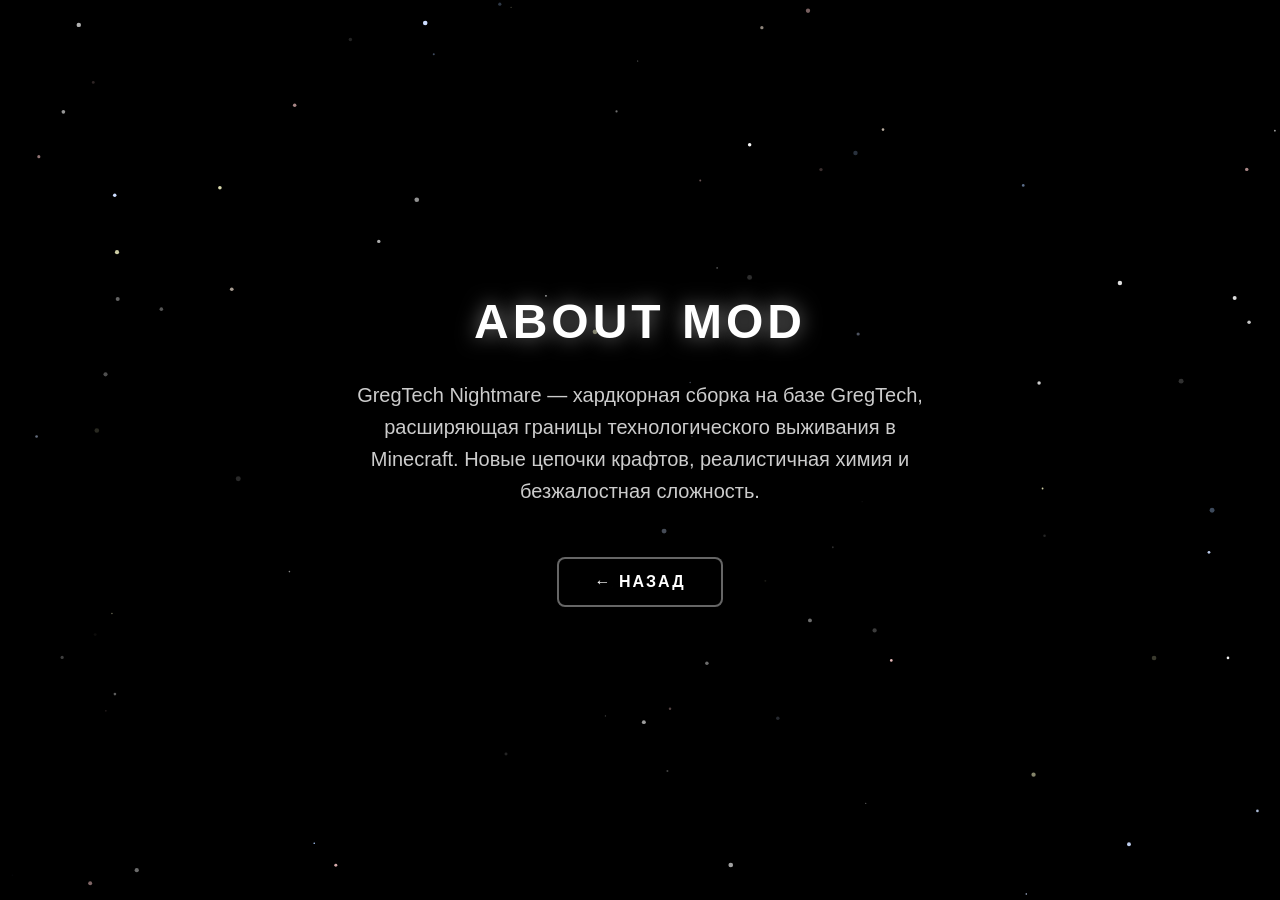
==== about.html @ 8fb4bf1b "Add logo" ====
<!DOCTYPE html>
<html lang="ru">
<head>
    <meta charset="UTF-8">
    <meta name="viewport" content="width=device-width, initial-scale=1.0">
    <title>About Mod — GregTech Nightmare</title>
    <link rel="stylesheet" href="style.css">
</head>
<body>

<svg id="stars-canvas" width="100%" height="100%"></svg>

<div class="page-content">
    <h1 class="page-title">About Mod</h1>
    <p class="page-description">
        GregTech Nightmare — хардкорная сборка на базе GregTech,
        расширяющая границы технологического выживания в Minecraft.
        Новые цепочки крафтов, реалистичная химия и безжалостная сложность.
    </p>
    <a href="index.html" class="back-btn">← Назад</a>
</div>

<script src="scripts/stars.js"></script>
</body>
</html>
---- style.css ----
* {
  margin: 0;
  padding: 0;
  box-sizing: border-box;
}

html {
  height: 100%;
}

body {
  min-height: 100%;
  background-color: #000000;
  overflow: hidden;
  font-family: 'Segoe UI', 'Arial', sans-serif;
}

#nebula-layer {
  position: fixed;
  top: 0;
  left: 0;
  width: 100%;
  height: 100%;
  border: none;
  z-index: 0;
  pointer-events: none;
}

#stars-canvas {
  position: fixed;
  top: 0;
  left: 0;
  width: 100%;
  height: 100%;
  z-index: 1;
  pointer-events: none;
}

.content {
  position: fixed;
  top: 0;
  left: 0;
  width: 100%;
  height: 100%;
  display: flex;
  flex-direction: column;
  align-items: center;
  justify-content: center;
  z-index: 10;
  pointer-events: none;
}

.logo {
  width: min(400px, 70vw);
  height: auto;
  margin-bottom: 60px;
  filter: drop-shadow(0 0 30px rgba(100, 180, 255, 0.5))
          drop-shadow(0 0 60px rgba(100, 180, 255, 0.3));
  animation: logoGlow 3s ease-in-out infinite;
}

@keyframes logoGlow {
  0%, 100% {
    filter: drop-shadow(0 0 30px rgba(100, 180, 255, 0.5))
            drop-shadow(0 0 60px rgba(100, 180, 255, 0.3));
  }
  50% {
    filter: drop-shadow(0 0 40px rgba(100, 180, 255, 0.7))
            drop-shadow(0 0 80px rgba(100, 180, 255, 0.5));
  }
}

.buttons {
  display: flex;
  gap: 30px;
  flex-wrap: wrap;
  justify-content: center;
  pointer-events: all;
}

.btn {
  padding: 16px 40px;
  border: 2px solid;
  border-radius: 8px;
  background: rgba(0, 0, 0, 0.5);
  backdrop-filter: blur(10px);
  color: #ffffff;
  font-size: 18px;
  font-weight: 600;
  text-decoration: none;
  text-transform: uppercase;
  letter-spacing: 2px;
  cursor: pointer;
  transition: all 0.3s ease;
  position: relative;
  overflow: hidden;
}

.btn::before {
  content: '';
  position: absolute;
  top: 0;
  left: -100%;
  width: 100%;
  height: 100%;
  background: linear-gradient(90deg, transparent, rgba(255, 255, 255, 0.1), transparent);
  transition: left 0.5s ease;
}

.btn:hover::before {
  left: 100%;
}

.btn-about {
  border-color: #4a9eff;
  box-shadow: 0 0 15px rgba(74, 158, 255, 0.3), inset 0 0 15px rgba(74, 158, 255, 0.1);
}

.btn-about:hover {
  background: rgba(74, 158, 255, 0.2);
  box-shadow: 0 0 30px rgba(74, 158, 255, 0.5), inset 0 0 30px rgba(74, 158, 255, 0.2);
  transform: translateY(-3px);
}

.btn-machines {
  border-color: #ff6b4a;
  box-shadow: 0 0 15px rgba(255, 107, 74, 0.3), inset 0 0 15px rgba(255, 107, 74, 0.1);
}

.btn-machines:hover {
  background: rgba(255, 107, 74, 0.2);
  box-shadow: 0 0 30px rgba(255, 107, 74, 0.5), inset 0 0 30px rgba(255, 107, 74, 0.2);
  transform: translateY(-3px);
}

.btn-mechanics {
  border-color: #4aff88;
  box-shadow: 0 0 15px rgba(74, 255, 136, 0.3), inset 0 0 15px rgba(74, 255, 136, 0.1);
}

.btn-mechanics:hover {
  background: rgba(74, 255, 136, 0.2);
  box-shadow: 0 0 30px rgba(74, 255, 136, 0.5), inset 0 0 30px rgba(74, 255, 136, 0.2);
  transform: translateY(-3px);
}

/* Стили для внутренних страниц */
.page-content {
  position: fixed;
  top: 0;
  left: 0;
  width: 100%;
  height: 100%;
  display: flex;
  flex-direction: column;
  align-items: center;
  justify-content: center;
  z-index: 10;
  pointer-events: none;
  padding: 40px;
}

.page-title {
  color: #ffffff;
  font-size: 48px;
  font-weight: 700;
  text-transform: uppercase;
  letter-spacing: 4px;
  margin-bottom: 30px;
  text-shadow: 0 0 20px rgba(255, 255, 255, 0.5);
}

.page-description {
  color: rgba(255, 255, 255, 0.8);
  font-size: 20px;
  text-align: center;
  max-width: 600px;
  margin-bottom: 50px;
  line-height: 1.6;
}

.back-btn {
  pointer-events: all;
  padding: 14px 35px;
  border: 2px solid rgba(255, 255, 255, 0.4);
  border-radius: 8px;
  background: rgba(0, 0, 0, 0.5);
  backdrop-filter: blur(10px);
  color: #ffffff;
  font-size: 16px;
  font-weight: 600;
  text-decoration: none;
  text-transform: uppercase;
  letter-spacing: 2px;
  transition: all 0.3s ease;
}

.back-btn:hover {
  border-color: rgba(255, 255, 255, 0.8);
  box-shadow: 0 0 25px rgba(255, 255, 255, 0.3);
  transform: translateY(-2px);
}
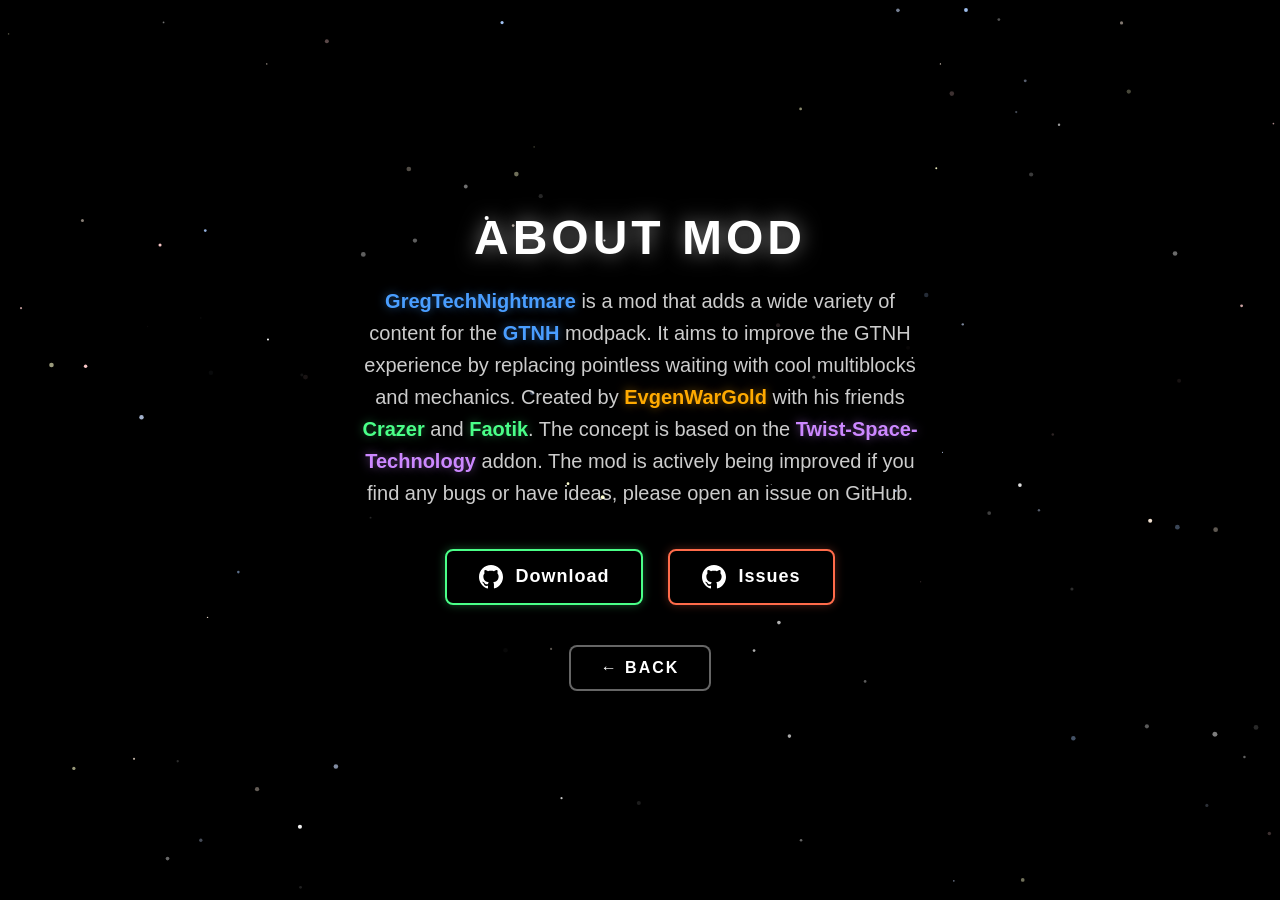
==== commit 348392b1: "Add about.html" ====
--- a/about.html
+++ b/about.html
@@ -12,12 +12,33 @@
 
 <div class="page-content">
     <h1 class="page-title">About Mod</h1>
+
     <p class="page-description">
-        GregTech Nightmare — хардкорная сборка на базе GregTech,
-        расширяющая границы технологического выживания в Minecraft.
-        Новые цепочки крафтов, реалистичная химия и безжалостная сложность.
+        <span class="highlight-mod">GregTechNightmare</span> is a mod that adds a wide variety of content for the <span class="highlight-mod">GTNH</span> modpack.
+        It aims to improve the GTNH experience by replacing pointless waiting with
+        cool multiblocks and mechanics. Created by <span class="highlight-dev">EvgenWarGold</span> with his friends <span class="highlight-friend">Crazer</span> and <span class="highlight-friend">Faotik</span>.
+        The concept is based on the <span class="highlight-addon">Twist-Space-Technology</span> addon.
+        The mod is actively being improved if you find any bugs or have ideas,
+        please open an issue on GitHub.
     </p>
-    <a href="index.html" class="back-btn">← Назад</a>
+
+    <div class="about-buttons">
+        <a href="https://github.com/evgengoldwar/GregTechNightmare" target="_blank" class="about-btn btn-download">
+            <svg class="btn-icon" viewBox="0 0 24 24" width="24" height="24" fill="currentColor">
+                <path d="M12 0C5.37 0 0 5.37 0 12c0 5.3 3.438 9.8 8.205 11.385.6.113.82-.258.82-.577 0-.285-.01-1.04-.015-2.04-3.338.724-4.042-1.61-4.042-1.61-.546-1.385-1.335-1.755-1.335-1.755-1.087-.744.084-.729.084-.729 1.205.084 1.838 1.236 1.838 1.236 1.07 1.835 2.809 1.305 3.495.998.108-.776.417-1.305.76-1.605-2.665-.3-5.466-1.332-5.466-5.93 0-1.31.465-2.38 1.235-3.22-.135-.303-.54-1.523.105-3.176 0 0 1.005-.322 3.3 1.23.96-.267 1.98-.399 3-.405 1.02.006 2.04.138 3 .405 2.28-1.552 3.285-1.23 3.285-1.23.645 1.653.24 2.873.12 3.176.765.84 1.23 1.91 1.23 3.22 0 4.61-2.805 5.625-5.475 5.92.42.36.81 1.096.81 2.22 0 1.605-.015 2.896-.015 3.286 0 .315.21.69.825.57C20.565 21.795 24 17.295 24 12c0-6.63-5.37-12-12-12z"/>
+            </svg>
+            Download
+        </a>
+
+        <a href="https://github.com/evgengoldwar/GregTechNightmare/issues" target="_blank" class="about-btn btn-issues">
+            <svg class="btn-icon" viewBox="0 0 24 24" width="24" height="24" fill="currentColor">
+                <path d="M12 0C5.37 0 0 5.37 0 12c0 5.3 3.438 9.8 8.205 11.385.6.113.82-.258.82-.577 0-.285-.01-1.04-.015-2.04-3.338.724-4.042-1.61-4.042-1.61-.546-1.385-1.335-1.755-1.335-1.755-1.087-.744.084-.729.084-.729 1.205.084 1.838 1.236 1.838 1.236 1.07 1.835 2.809 1.305 3.495.998.108-.776.417-1.305.76-1.605-2.665-.3-5.466-1.332-5.466-5.93 0-1.31.465-2.38 1.235-3.22-.135-.303-.54-1.523.105-3.176 0 0 1.005-.322 3.3 1.23.96-.267 1.98-.399 3-.405 1.02.006 2.04.138 3 .405 2.28-1.552 3.285-1.23 3.285-1.23.645 1.653.24 2.873.12 3.176.765.84 1.23 1.91 1.23 3.22 0 4.61-2.805 5.625-5.475 5.92.42.36.81 1.096.81 2.22 0 1.605-.015 2.896-.015 3.286 0 .315.21.69.825.57C20.565 21.795 24 17.295 24 12c0-6.63-5.37-12-12-12z"/>
+            </svg>
+            Issues
+        </a>
+    </div>
+
+    <a href="index.html" class="back-btn">← Back</a>
 </div>
 
 <script src="scripts/stars.js"></script>
--- a/style.css
+++ b/style.css
@@ -11,19 +11,9 @@
 body {
   min-height: 100%;
   background-color: #000000;
-  overflow: hidden;
+  overflow-x: hidden;
+  overflow-y: auto;
   font-family: 'Segoe UI', 'Arial', sans-serif;
-}
-
-#nebula-layer {
-  position: fixed;
-  top: 0;
-  left: 0;
-  width: 100%;
-  height: 100%;
-  border: none;
-  z-index: 0;
-  pointer-events: none;
 }
 
 #stars-canvas {
@@ -32,60 +22,70 @@
   left: 0;
   width: 100%;
   height: 100%;
-  z-index: 1;
+  z-index: 0;
   pointer-events: none;
 }
 
 .content {
-  position: fixed;
-  top: 0;
-  left: 0;
-  width: 100%;
-  height: 100%;
+  position: relative;
+  width: 100%;
+  min-height: 100vh;
   display: flex;
   flex-direction: column;
   align-items: center;
   justify-content: center;
   z-index: 10;
-  pointer-events: none;
+  padding: 20px;
+}
+
+.logo-container {
+  width: 100%;
+  max-width: 350px;
+  margin-bottom: 40px;
+  display: flex;
+  justify-content: center;
+  align-items: center;
 }
 
 .logo {
-  width: min(400px, 70vw);
+  width: 100%;
+  max-width: 350px;
   height: auto;
-  margin-bottom: 60px;
-  filter: drop-shadow(0 0 30px rgba(100, 180, 255, 0.5))
-          drop-shadow(0 0 60px rgba(100, 180, 255, 0.3));
+  display: block;
+  object-fit: contain;
+  filter: drop-shadow(0 0 20px rgba(100, 180, 255, 0.5))
+          drop-shadow(0 0 40px rgba(100, 180, 255, 0.3));
   animation: logoGlow 3s ease-in-out infinite;
 }
 
 @keyframes logoGlow {
   0%, 100% {
-    filter: drop-shadow(0 0 30px rgba(100, 180, 255, 0.5))
-            drop-shadow(0 0 60px rgba(100, 180, 255, 0.3));
+    filter: drop-shadow(0 0 20px rgba(100, 180, 255, 0.5))
+            drop-shadow(0 0 40px rgba(100, 180, 255, 0.3));
   }
   50% {
-    filter: drop-shadow(0 0 40px rgba(100, 180, 255, 0.7))
-            drop-shadow(0 0 80px rgba(100, 180, 255, 0.5));
+    filter: drop-shadow(0 0 30px rgba(100, 180, 255, 0.7))
+            drop-shadow(0 0 60px rgba(100, 180, 255, 0.5));
   }
 }
 
 .buttons {
   display: flex;
-  gap: 30px;
+  gap: 20px;
   flex-wrap: wrap;
   justify-content: center;
-  pointer-events: all;
 }
 
 .btn {
-  padding: 16px 40px;
+  display: inline-block;
+  padding: 14px 32px;
   border: 2px solid;
   border-radius: 8px;
-  background: rgba(0, 0, 0, 0.5);
+  background: rgba(0, 0, 0, 0.6);
+  -webkit-backdrop-filter: blur(10px);
   backdrop-filter: blur(10px);
   color: #ffffff;
-  font-size: 18px;
+  font-size: 16px;
   font-weight: 600;
   text-decoration: none;
   text-transform: uppercase;
@@ -113,78 +113,78 @@
 
 .btn-about {
   border-color: #4a9eff;
-  box-shadow: 0 0 15px rgba(74, 158, 255, 0.3), inset 0 0 15px rgba(74, 158, 255, 0.1);
+  box-shadow: 0 0 10px rgba(74, 158, 255, 0.3);
 }
 
 .btn-about:hover {
   background: rgba(74, 158, 255, 0.2);
-  box-shadow: 0 0 30px rgba(74, 158, 255, 0.5), inset 0 0 30px rgba(74, 158, 255, 0.2);
-  transform: translateY(-3px);
+  box-shadow: 0 0 20px rgba(74, 158, 255, 0.5);
+  transform: translateY(-2px);
 }
 
 .btn-machines {
   border-color: #ff6b4a;
-  box-shadow: 0 0 15px rgba(255, 107, 74, 0.3), inset 0 0 15px rgba(255, 107, 74, 0.1);
+  box-shadow: 0 0 10px rgba(255, 107, 74, 0.3);
 }
 
 .btn-machines:hover {
   background: rgba(255, 107, 74, 0.2);
-  box-shadow: 0 0 30px rgba(255, 107, 74, 0.5), inset 0 0 30px rgba(255, 107, 74, 0.2);
-  transform: translateY(-3px);
+  box-shadow: 0 0 20px rgba(255, 107, 74, 0.5);
+  transform: translateY(-2px);
 }
 
 .btn-mechanics {
   border-color: #4aff88;
-  box-shadow: 0 0 15px rgba(74, 255, 136, 0.3), inset 0 0 15px rgba(74, 255, 136, 0.1);
+  box-shadow: 0 0 10px rgba(74, 255, 136, 0.3);
 }
 
 .btn-mechanics:hover {
   background: rgba(74, 255, 136, 0.2);
-  box-shadow: 0 0 30px rgba(74, 255, 136, 0.5), inset 0 0 30px rgba(74, 255, 136, 0.2);
-  transform: translateY(-3px);
+  box-shadow: 0 0 20px rgba(74, 255, 136, 0.5);
+  transform: translateY(-2px);
 }
 
 /* Стили для внутренних страниц */
 .page-content {
-  position: fixed;
-  top: 0;
-  left: 0;
-  width: 100%;
-  height: 100%;
+  position: relative;
+  width: 100%;
+  min-height: 100vh;
   display: flex;
   flex-direction: column;
   align-items: center;
   justify-content: center;
   z-index: 10;
-  pointer-events: none;
-  padding: 40px;
+  padding: 40px 20px;
 }
 
 .page-title {
   color: #ffffff;
-  font-size: 48px;
+  font-size: clamp(28px, 8vw, 48px);
   font-weight: 700;
   text-transform: uppercase;
   letter-spacing: 4px;
-  margin-bottom: 30px;
+  margin-bottom: 20px;
   text-shadow: 0 0 20px rgba(255, 255, 255, 0.5);
+  text-align: center;
 }
 
 .page-description {
   color: rgba(255, 255, 255, 0.8);
-  font-size: 20px;
+  font-size: clamp(16px, 4vw, 20px);
   text-align: center;
   max-width: 600px;
-  margin-bottom: 50px;
+  margin-bottom: 40px;
   line-height: 1.6;
+  padding: 0 15px;
 }
 
 .back-btn {
-  pointer-events: all;
-  padding: 14px 35px;
+  display: inline-block;
+  padding: 12px 30px;
   border: 2px solid rgba(255, 255, 255, 0.4);
   border-radius: 8px;
-  background: rgba(0, 0, 0, 0.5);
+  background: rgba(0, 0, 0, 0.6);
+  -webkit-backdrop-filter: blur(10px);
   backdrop-filter: blur(10px);
   color: #ffffff;
   font-size: 16px;
@@ -199,4 +199,127 @@
   border-color: rgba(255, 255, 255, 0.8);
   box-shadow: 0 0 25px rgba(255, 255, 255, 0.3);
   transform: translateY(-2px);
+}
+
+/* Адаптивность */
+@media (max-width: 600px) {
+  .buttons {
+    flex-direction: column;
+    gap: 15px;
+  }
+
+  .btn {
+    width: 100%;
+    text-align: center;
+    padding: 14px 20px;
+  }
+
+  .logo-container {
+    max-width: 220px;
+    margin-bottom: 30px;
+  }
+}
+
+.about-buttons {
+  display: flex;
+  gap: 25px;
+  flex-wrap: wrap;
+  justify-content: center;
+  margin-bottom: 40px;
+}
+
+.about-btn {
+  display: inline-flex;
+  align-items: center;
+  gap: 12px;
+  padding: 14px 32px;
+  border: 2px solid;
+  border-radius: 8px;
+  background: rgba(0, 0, 0, 0.6);
+  -webkit-backdrop-filter: blur(10px);
+  backdrop-filter: blur(10px);
+  color: #ffffff;
+  font-size: 18px;
+  font-weight: 600;
+  text-decoration: none;
+  letter-spacing: 1px;
+  transition: all 0.3s ease;
+  position: relative;
+  overflow: hidden;
+}
+
+.about-btn::before {
+  content: '';
+  position: absolute;
+  top: 0;
+  left: -100%;
+  width: 100%;
+  height: 100%;
+  background: linear-gradient(90deg, transparent, rgba(255, 255, 255, 0.1), transparent);
+  transition: left 0.5s ease;
+}
+
+.about-btn:hover::before {
+  left: 100%;
+}
+
+.btn-icon {
+  flex-shrink: 0;
+}
+
+.btn-download {
+  border-color: #4aff88;
+  box-shadow: 0 0 10px rgba(74, 255, 136, 0.3);
+}
+
+.btn-download:hover {
+  background: rgba(74, 255, 136, 0.2);
+  box-shadow: 0 0 20px rgba(74, 255, 136, 0.5);
+  transform: translateY(-2px);
+}
+
+.btn-issues {
+  border-color: #ff6b4a;
+  box-shadow: 0 0 10px rgba(255, 107, 74, 0.3);
+}
+
+.btn-issues:hover {
+  background: rgba(255, 107, 74, 0.2);
+  box-shadow: 0 0 20px rgba(255, 107, 74, 0.5);
+  transform: translateY(-2px);
+}
+
+@media (max-width: 600px) {
+  .about-buttons {
+    flex-direction: column;
+    gap: 15px;
+  }
+
+  .about-btn {
+    justify-content: center;
+  }
+}
+
+.highlight-mod {
+  color: #4a9eff;
+  font-weight: 700;
+  text-shadow: 0 0 10px rgba(74, 158, 255, 0.5);
+}
+
+.highlight-dev {
+  color: #ffaa00;
+  font-weight: 700;
+  text-shadow: 0 0 10px rgba(255, 170, 0, 0.5);
+}
+
+.highlight-friend {
+  color: #4aff88;
+  font-weight: 700;
+  text-shadow: 0 0 10px rgba(74, 255, 136, 0.4);
+}
+
+.highlight-addon {
+  color: #cc88ff;
+  font-weight: 700;
+  text-shadow: 0 0 10px rgba(204, 136, 255, 0.5);
 }
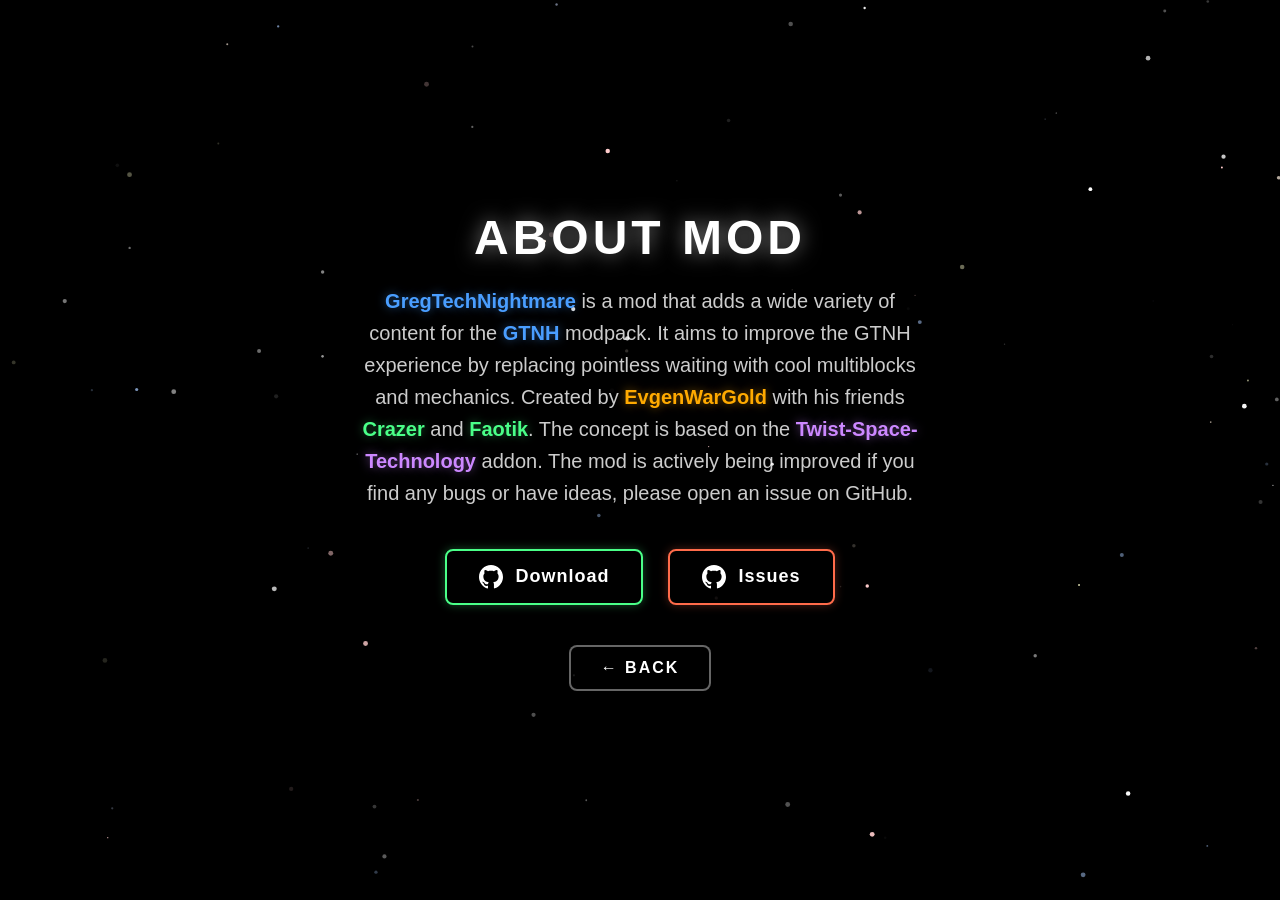
==== commit afee2d44: "Improve css" ====
--- a/about.html
+++ b/about.html
@@ -4,7 +4,8 @@
     <meta charset="UTF-8">
     <meta name="viewport" content="width=device-width, initial-scale=1.0">
     <title>About Mod — GregTech Nightmare</title>
-    <link rel="stylesheet" href="style.css">
+    <link rel="stylesheet" href="styles/base.css">
+    <link rel="stylesheet" href="styles/about.css">
 </head>
 <body>
 
--- a/styles/base.css
+++ b/styles/base.css
@@ -0,0 +1,27 @@
+* {
+  margin: 0;
+  padding: 0;
+  box-sizing: border-box;
+}
+
+html {
+  height: 100%;
+}
+
+body {
+  min-height: 100%;
+  background-color: #000000;
+  overflow-x: hidden;
+  overflow-y: auto;
+  font-family: 'Segoe UI', 'Arial', sans-serif;
+}
+
+#stars-canvas {
+  position: fixed;
+  top: 0;
+  left: 0;
+  width: 100%;
+  height: 100%;
+  z-index: 0;
+  pointer-events: none;
+}
--- a/styles/about.css
+++ b/styles/about.css
@@ -0,0 +1,159 @@
+.page-content {
+  position: relative;
+  width: 100%;
+  min-height: 100vh;
+  display: flex;
+  flex-direction: column;
+  align-items: center;
+  justify-content: center;
+  z-index: 10;
+  padding: 40px 20px;
+}
+
+.page-title {
+  color: #ffffff;
+  font-size: clamp(28px, 8vw, 48px);
+  font-weight: 700;
+  text-transform: uppercase;
+  letter-spacing: 4px;
+  margin-bottom: 20px;
+  text-shadow: 0 0 20px rgba(255, 255, 255, 0.5);
+  text-align: center;
+}
+
+.page-description {
+  color: rgba(255, 255, 255, 0.8);
+  font-size: clamp(16px, 4vw, 20px);
+  text-align: center;
+  max-width: 600px;
+  margin-bottom: 40px;
+  line-height: 1.6;
+  padding: 0 15px;
+}
+
+.back-btn {
+  display: inline-block;
+  padding: 12px 30px;
+  border: 2px solid rgba(255, 255, 255, 0.4);
+  border-radius: 8px;
+  background: rgba(0, 0, 0, 0.6);
+  -webkit-backdrop-filter: blur(10px);
+  backdrop-filter: blur(10px);
+  color: #ffffff;
+  font-size: 16px;
+  font-weight: 600;
+  text-decoration: none;
+  text-transform: uppercase;
+  letter-spacing: 2px;
+  transition: all 0.3s ease;
+}
+
+.back-btn:hover {
+  border-color: rgba(255, 255, 255, 0.8);
+  box-shadow: 0 0 25px rgba(255, 255, 255, 0.3);
+  transform: translateY(-2px);
+}
+
+.about-buttons {
+  display: flex;
+  gap: 25px;
+  flex-wrap: wrap;
+  justify-content: center;
+  margin-bottom: 40px;
+}
+
+.about-btn {
+  display: inline-flex;
+  align-items: center;
+  gap: 12px;
+  padding: 14px 32px;
+  border: 2px solid;
+  border-radius: 8px;
+  background: rgba(0, 0, 0, 0.6);
+  -webkit-backdrop-filter: blur(10px);
+  backdrop-filter: blur(10px);
+  color: #ffffff;
+  font-size: 18px;
+  font-weight: 600;
+  text-decoration: none;
+  letter-spacing: 1px;
+  transition: all 0.3s ease;
+  position: relative;
+  overflow: hidden;
+}
+
+.about-btn::before {
+  content: '';
+  position: absolute;
+  top: 0;
+  left: -100%;
+  width: 100%;
+  height: 100%;
+  background: linear-gradient(90deg, transparent, rgba(255, 255, 255, 0.1), transparent);
+  transition: left 0.5s ease;
+}
+
+.about-btn:hover::before {
+  left: 100%;
+}
+
+.btn-icon {
+  flex-shrink: 0;
+}
+
+.btn-download {
+  border-color: #4aff88;
+  box-shadow: 0 0 10px rgba(74, 255, 136, 0.3);
+}
+
+.btn-download:hover {
+  background: rgba(74, 255, 136, 0.2);
+  box-shadow: 0 0 20px rgba(74, 255, 136, 0.5);
+  transform: translateY(-2px);
+}
+
+.btn-issues {
+  border-color: #ff6b4a;
+  box-shadow: 0 0 10px rgba(255, 107, 74, 0.3);
+}
+
+.btn-issues:hover {
+  background: rgba(255, 107, 74, 0.2);
+  box-shadow: 0 0 20px rgba(255, 107, 74, 0.5);
+  transform: translateY(-2px);
+}
+
+.highlight-mod {
+  color: #4a9eff;
+  font-weight: 700;
+  text-shadow: 0 0 10px rgba(74, 158, 255, 0.5);
+}
+
+.highlight-dev {
+  color: #ffaa00;
+  font-weight: 700;
+  text-shadow: 0 0 10px rgba(255, 170, 0, 0.5);
+}
+
+.highlight-friend {
+  color: #4aff88;
+  font-weight: 700;
+  text-shadow: 0 0 10px rgba(74, 255, 136, 0.4);
+}
+
+.highlight-addon {
+  color: #cc88ff;
+  font-weight: 700;
+  text-shadow: 0 0 10px rgba(204, 136, 255, 0.5);
+}
+
+@media (max-width: 600px) {
+  .about-buttons {
+    flex-direction: column;
+    gap: 15px;
+  }
+
+  .about-btn {
+    justify-content: center;
+  }
+}
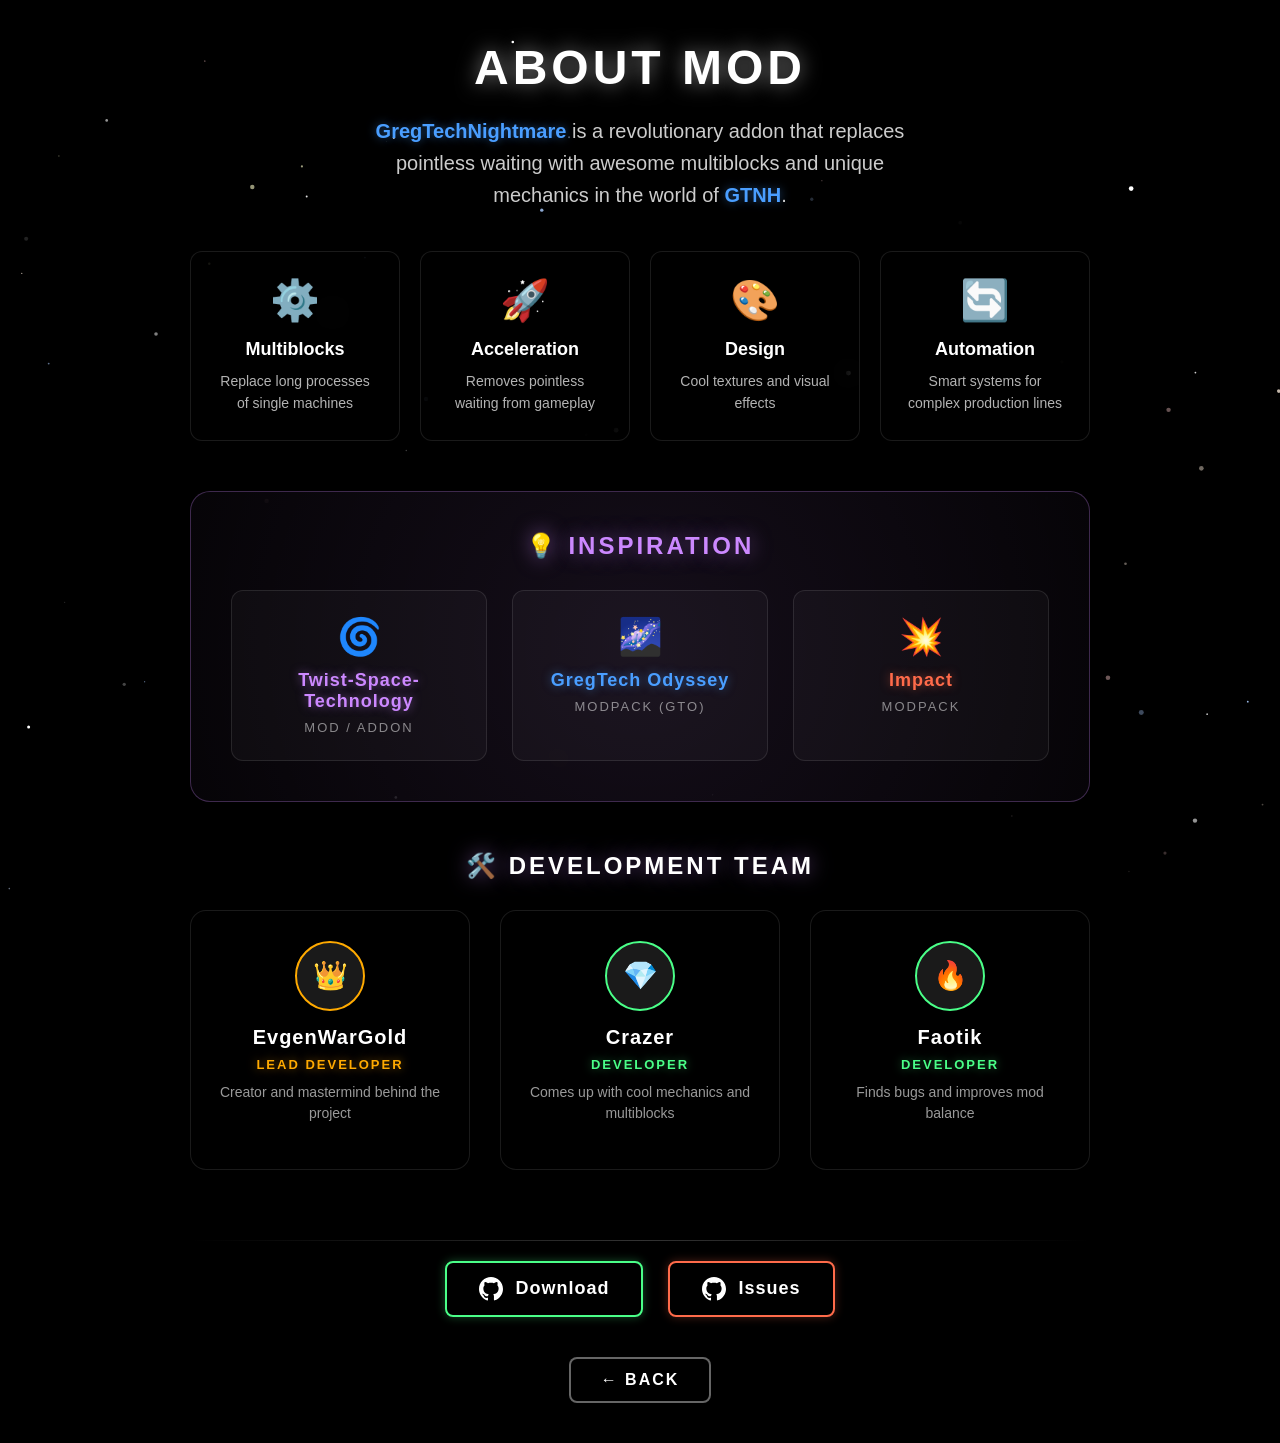
==== commit d12b126a: "Fix about.html" ====
--- a/about.html
+++ b/about.html
@@ -1,5 +1,5 @@
 <!DOCTYPE html>
-<html lang="ru">
+<html lang="en">
 <head>
     <meta charset="UTF-8">
     <meta name="viewport" content="width=device-width, initial-scale=1.0">
@@ -15,13 +15,83 @@
     <h1 class="page-title">About Mod</h1>
 
     <p class="page-description">
-        <span class="highlight-mod">GregTechNightmare</span> is a mod that adds a wide variety of content for the <span class="highlight-mod">GTNH</span> modpack.
-        It aims to improve the GTNH experience by replacing pointless waiting with
-        cool multiblocks and mechanics. Created by <span class="highlight-dev">EvgenWarGold</span> with his friends <span class="highlight-friend">Crazer</span> and <span class="highlight-friend">Faotik</span>.
-        The concept is based on the <span class="highlight-addon">Twist-Space-Technology</span> addon.
-        The mod is actively being improved if you find any bugs or have ideas,
-        please open an issue on GitHub.
+        <span class="highlight-mod">GregTechNightmare</span> is a revolutionary addon
+        that replaces pointless waiting with awesome multiblocks and unique mechanics
+        in the world of <span class="highlight-mod">GTNH</span>.
     </p>
+
+    <div class="features-grid">
+        <div class="feature-item">
+            <div class="feature-icon">⚙️</div>
+            <div class="feature-title">Multiblocks</div>
+            <div class="feature-desc">Replace long processes of single machines</div>
+        </div>
+        <div class="feature-item">
+            <div class="feature-icon">🚀</div>
+            <div class="feature-title">Acceleration</div>
+            <div class="feature-desc">Removes pointless waiting from gameplay</div>
+        </div>
+        <div class="feature-item">
+            <div class="feature-icon">🎨</div>
+            <div class="feature-title">Design</div>
+            <div class="feature-desc">Cool textures and visual effects</div>
+        </div>
+        <div class="feature-item">
+            <div class="feature-icon">🔄</div>
+            <div class="feature-title">Automation</div>
+            <div class="feature-desc">Smart systems for complex production lines</div>
+        </div>
+    </div>
+
+    <div class="inspiration-section">
+        <h2 class="section-title">💡 Inspiration</h2>
+        <div class="inspiration-grid">
+            <div class="inspiration-item">
+                <div class="inspiration-icon">🌀</div>
+                <div class="inspiration-name highlight-addon">Twist-Space-Technology</div>
+                <div class="inspiration-type">Mod / Addon</div>
+            </div>
+            <div class="inspiration-item">
+                <div class="inspiration-icon">🌌</div>
+                <div class="inspiration-name highlight-mod">GregTech Odyssey</div>
+                <div class="inspiration-type">Modpack (GTO)</div>
+            </div>
+            <div class="inspiration-item">
+                <div class="inspiration-icon">💥</div>
+                <div class="inspiration-name inspiration-impact">Impact</div>
+                <div class="inspiration-type">Modpack</div>
+            </div>
+        </div>
+    </div>
+
+    <h2 class="section-title" style="color: #ffffff; margin-bottom: 30px; text-align: center;">
+        🛠️ Development Team
+    </h2>
+
+    <div class="creators-grid">
+        <div class="creator-card creator-dev">
+            <div class="creator-avatar">👑</div>
+            <div class="creator-name">EvgenWarGold</div>
+            <div class="creator-role highlight-dev">Lead Developer</div>
+            <p class="creator-bio">Creator and mastermind behind the project</p>
+        </div>
+
+        <div class="creator-card creator-friend">
+            <div class="creator-avatar">💎</div>
+            <div class="creator-name">Crazer</div>
+            <div class="creator-role highlight-friend">Developer</div>
+            <p class="creator-bio">Comes up with cool mechanics and multiblocks</p>
+        </div>
+
+        <div class="creator-card creator-friend">
+            <div class="creator-avatar">🔥</div>
+            <div class="creator-name">Faotik</div>
+            <div class="creator-role highlight-friend">Developer</div>
+            <p class="creator-bio">Finds bugs and improves mod balance</p>
+        </div>
+    </div>
+
+    <div class="separator"></div>
 
     <div class="about-buttons">
         <a href="https://github.com/evgengoldwar/GregTechNightmare" target="_blank" class="about-btn btn-download">
--- a/styles/about.css
+++ b/styles/about.css
@@ -31,29 +31,257 @@
   padding: 0 15px;
 }
 
-.back-btn {
-  display: inline-block;
-  padding: 12px 30px;
-  border: 2px solid rgba(255, 255, 255, 0.4);
-  border-radius: 8px;
-  background: rgba(0, 0, 0, 0.6);
-  -webkit-backdrop-filter: blur(10px);
-  backdrop-filter: blur(10px);
+/* Features Grid */
+.features-grid {
+  display: grid;
+  grid-template-columns: repeat(auto-fit, minmax(200px, 1fr));
+  gap: 20px;
+  margin-bottom: 50px;
+  width: 100%;
+  max-width: 900px;
+}
+
+.feature-item {
+  background: rgba(0, 0, 0, 0.5);
+  -webkit-backdrop-filter: blur(15px);
+  backdrop-filter: blur(15px);
+  border-radius: 12px;
+  padding: 25px;
+  text-align: center;
+  border: 1px solid rgba(255, 255, 255, 0.1);
+  transition: all 0.3s ease;
+}
+
+.feature-item:hover {
+  border-color: rgba(255, 255, 255, 0.3);
+  transform: scale(1.05);
+  box-shadow: 0 10px 30px rgba(0, 0, 0, 0.4);
+}
+
+.feature-icon {
+  font-size: 40px;
+  margin-bottom: 15px;
+}
+
+.feature-title {
   color: #ffffff;
-  font-size: 16px;
+  font-size: 18px;
   font-weight: 600;
-  text-decoration: none;
+  margin-bottom: 10px;
+}
+
+.feature-desc {
+  color: rgba(255, 255, 255, 0.7);
+  font-size: 14px;
+  line-height: 1.6;
+}
+
+/* Inspiration Section */
+.inspiration-section {
+  background: rgba(0, 0, 0, 0.5);
+  -webkit-backdrop-filter: blur(15px);
+  backdrop-filter: blur(15px);
+  border-radius: 20px;
+  padding: 40px;
+  margin-bottom: 50px;
+  width: 100%;
+  max-width: 900px;
+  border: 1px solid rgba(204, 136, 255, 0.3);
+  position: relative;
+  overflow: hidden;
+}
+
+.inspiration-section::before {
+  content: '';
+  position: absolute;
+  top: -50%;
+  left: -50%;
+  width: 200%;
+  height: 200%;
+  background: radial-gradient(circle at center, rgba(204, 136, 255, 0.1), transparent 70%);
+  animation: rotate 20s linear infinite;
+}
+
+@keyframes rotate {
+  from { transform: rotate(0deg); }
+  to { transform: rotate(360deg); }
+}
+
+.inspiration-section > * {
+  position: relative;
+  z-index: 1;
+}
+
+.section-title {
+  color: #cc88ff;
+  font-size: 24px;
+  font-weight: 700;
+  text-transform: uppercase;
+  letter-spacing: 3px;
+  margin-bottom: 30px;
+  text-align: center;
+  text-shadow: 0 0 20px rgba(204, 136, 255, 0.5);
+}
+
+.inspiration-grid {
+  display: grid;
+  grid-template-columns: repeat(auto-fit, minmax(200px, 1fr));
+  gap: 25px;
+}
+
+.inspiration-item {
+  background: rgba(255, 255, 255, 0.03);
+  border: 1px solid rgba(255, 255, 255, 0.1);
+  border-radius: 12px;
+  padding: 25px 20px;
+  text-align: center;
+  transition: all 0.3s ease;
+}
+
+.inspiration-item:hover {
+  background: rgba(255, 255, 255, 0.06);
+  border-color: rgba(255, 255, 255, 0.25);
+  transform: translateY(-5px);
+  box-shadow: 0 10px 30px rgba(0, 0, 0, 0.4);
+}
+
+.inspiration-icon {
+  font-size: 36px;
+  margin-bottom: 12px;
+}
+
+.inspiration-name {
+  font-size: 18px;
+  font-weight: 700;
+  margin-bottom: 8px;
+  letter-spacing: 1px;
+}
+
+.inspiration-type {
+  color: rgba(255, 255, 255, 0.5);
+  font-size: 13px;
   text-transform: uppercase;
   letter-spacing: 2px;
-  transition: all 0.3s ease;
-}
-
-.back-btn:hover {
-  border-color: rgba(255, 255, 255, 0.8);
-  box-shadow: 0 0 25px rgba(255, 255, 255, 0.3);
+}
+
+.inspiration-impact {
+  color: #ff6b4a;
+  font-weight: 700;
+  text-shadow: 0 0 10px rgba(255, 107, 74, 0.5);
+}
+
+/* Creators Grid */
+.creators-grid {
+  display: grid;
+  grid-template-columns: repeat(auto-fit, minmax(250px, 1fr));
+  gap: 30px;
+  margin-bottom: 50px;
+  width: 100%;
+  max-width: 900px;
+}
+
+.creator-card {
+  background: rgba(0, 0, 0, 0.5);
+  -webkit-backdrop-filter: blur(15px);
+  backdrop-filter: blur(15px);
+  border-radius: 16px;
+  padding: 30px 20px;
+  text-align: center;
+  border: 1px solid rgba(255, 255, 255, 0.1);
+  transition: all 0.3s ease;
+  position: relative;
+  overflow: hidden;
+}
+
+.creator-card::before {
+  content: '';
+  position: absolute;
+  top: 0;
+  left: 0;
+  right: 0;
+  height: 3px;
+  background: linear-gradient(90deg, transparent, var(--card-accent, #ffaa00), transparent);
+  opacity: 0;
+  transition: opacity 0.3s ease;
+}
+
+.creator-card:hover::before {
+  opacity: 1;
+}
+
+.creator-card:hover {
+  transform: translateY(-8px);
+  border-color: rgba(255, 255, 255, 0.3);
+  box-shadow: 0 20px 40px rgba(0, 0, 0, 0.5);
+}
+
+.creator-dev { --card-accent: #ffaa00; }
+.creator-friend { --card-accent: #4aff88; }
+
+.creator-avatar {
+  width: 70px;
+  height: 70px;
+  border-radius: 50%;
+  margin: 0 auto 15px;
+  display: flex;
+  align-items: center;
+  justify-content: center;
+  font-size: 28px;
+  border: 2px solid var(--card-accent, #ffaa00);
+  background: rgba(255, 255, 255, 0.1);
+}
+
+.creator-name {
+  color: #ffffff;
+  font-size: 20px;
+  font-weight: 700;
+  margin-bottom: 8px;
+  letter-spacing: 1px;
+}
+
+.creator-role {
+  font-size: 13px;
+  text-transform: uppercase;
+  letter-spacing: 2px;
+  font-weight: 600;
+  margin-bottom: 10px;
+}
+
+.creator-bio {
+  color: rgba(255, 255, 255, 0.6);
+  font-size: 14px;
+  margin-bottom: 15px;
+  line-height: 1.5;
+}
+
+.creator-social {
+  display: flex;
+  gap: 10px;
+  justify-content: center;
+}
+
+.social-link {
+  width: 36px;
+  height: 36px;
+  border-radius: 50%;
+  background: rgba(255, 255, 255, 0.1);
+  border: 1px solid rgba(255, 255, 255, 0.2);
+  display: flex;
+  align-items: center;
+  justify-content: center;
+  color: rgba(255, 255, 255, 0.8);
+  text-decoration: none;
+  transition: all 0.3s ease;
+}
+
+.social-link:hover {
+  background: var(--card-accent, #ffaa00);
+  border-color: var(--card-accent, #ffaa00);
+  color: #fff;
   transform: translateY(-2px);
 }
 
+/* Buttons */
 .about-buttons {
   display: flex;
   gap: 25px;
@@ -123,6 +351,31 @@
   transform: translateY(-2px);
 }
 
+/* Back Button */
+.back-btn {
+  display: inline-block;
+  padding: 12px 30px;
+  border: 2px solid rgba(255, 255, 255, 0.4);
+  border-radius: 8px;
+  background: rgba(0, 0, 0, 0.6);
+  -webkit-backdrop-filter: blur(10px);
+  backdrop-filter: blur(10px);
+  color: #ffffff;
+  font-size: 16px;
+  font-weight: 600;
+  text-decoration: none;
+  text-transform: uppercase;
+  letter-spacing: 2px;
+  transition: all 0.3s ease;
+}
+
+.back-btn:hover {
+  border-color: rgba(255, 255, 255, 0.8);
+  box-shadow: 0 0 25px rgba(255, 255, 255, 0.3);
+  transform: translateY(-2px);
+}
+
+/* Highlights */
 .highlight-mod {
   color: #4a9eff;
   font-weight: 700;
@@ -145,6 +398,33 @@
   color: #cc88ff;
   font-weight: 700;
   text-shadow: 0 0 10px rgba(204, 136, 255, 0.5);
+}
+
+.separator {
+  width: 100%;
+  max-width: 900px;
+  height: 1px;
+  background: linear-gradient(90deg, transparent, rgba(255, 255, 255, 0.2), transparent);
+  margin: 20px 0;
+}
+
+/* Responsive */
+@media (max-width: 768px) {
+  .creators-grid {
+    grid-template-columns: 1fr;
+  }
+
+  .features-grid {
+    grid-template-columns: repeat(2, 1fr);
+  }
+
+  .inspiration-grid {
+    grid-template-columns: 1fr;
+  }
+
+  .inspiration-section {
+    padding: 25px;
+  }
 }
 
 @media (max-width: 600px) {
@@ -156,4 +436,8 @@
   .about-btn {
     justify-content: center;
   }
+
+  .features-grid {
+    grid-template-columns: 1fr;
+  }
 }
